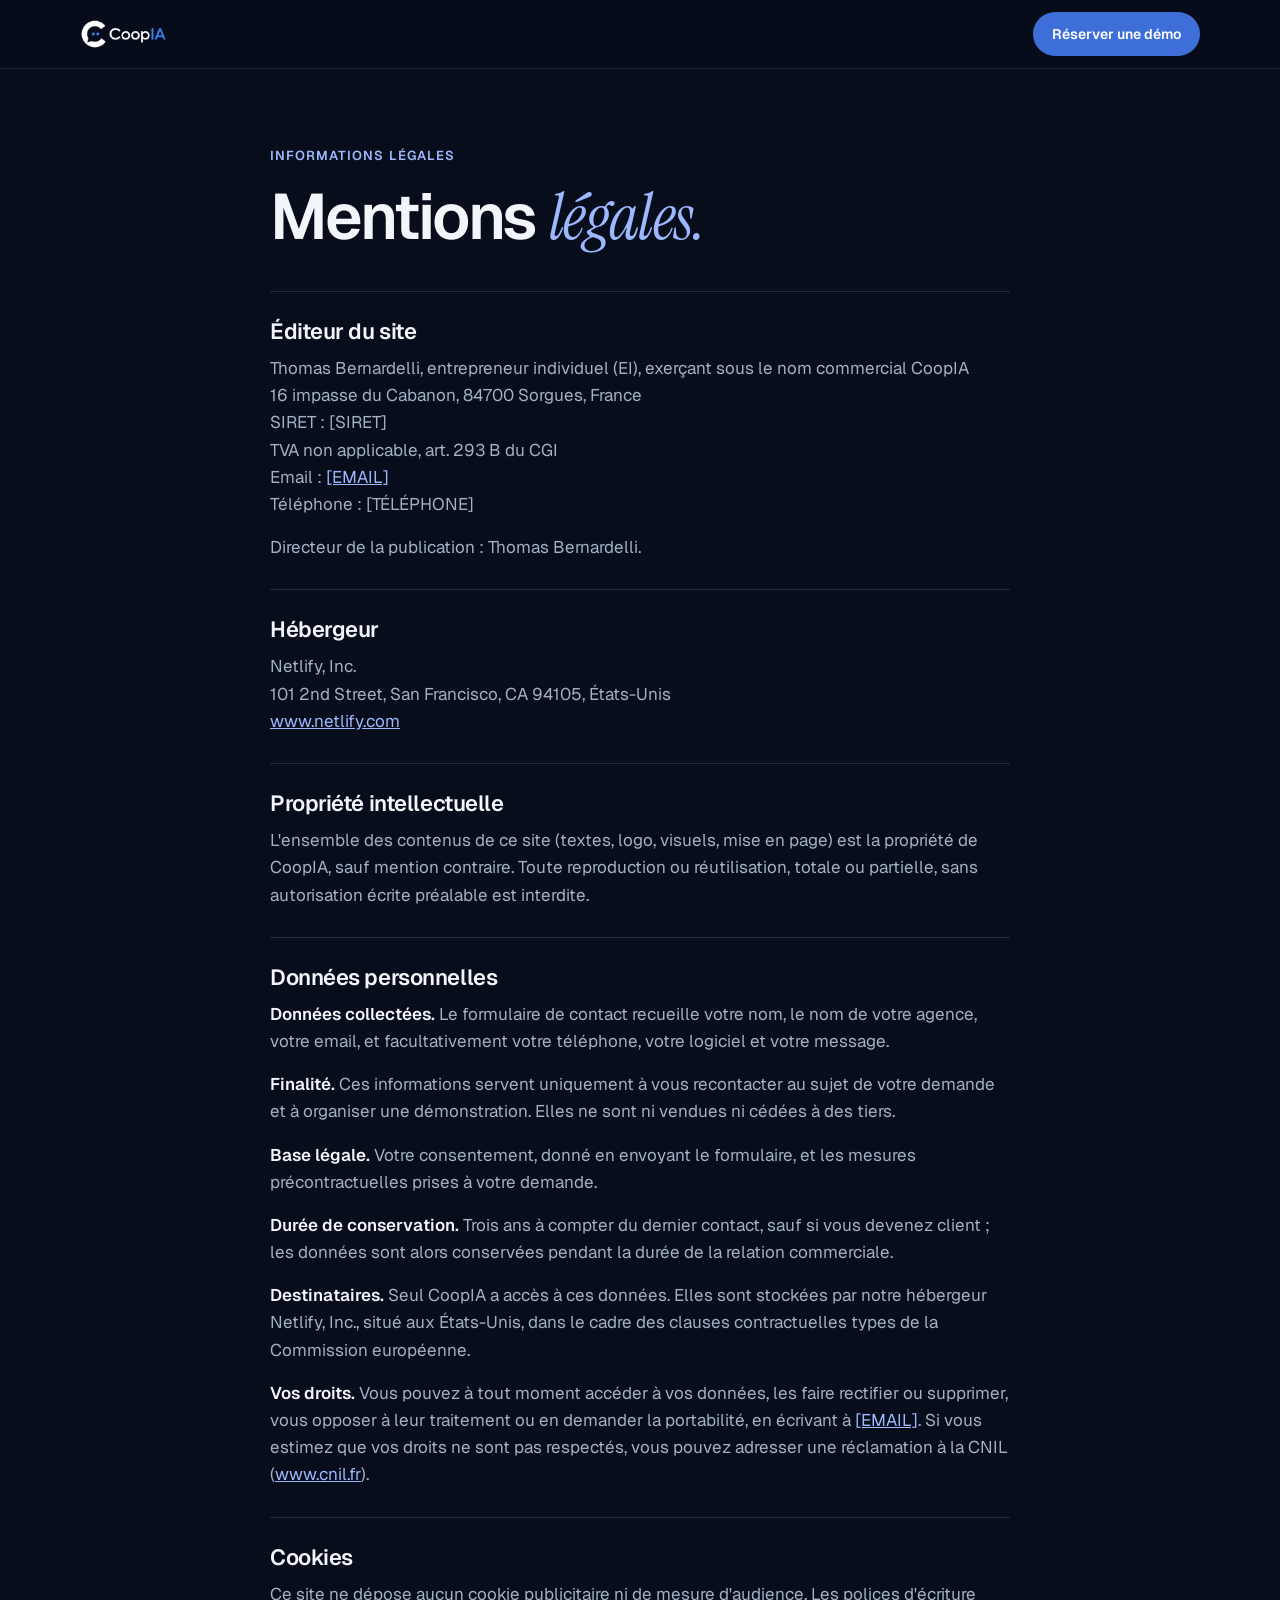
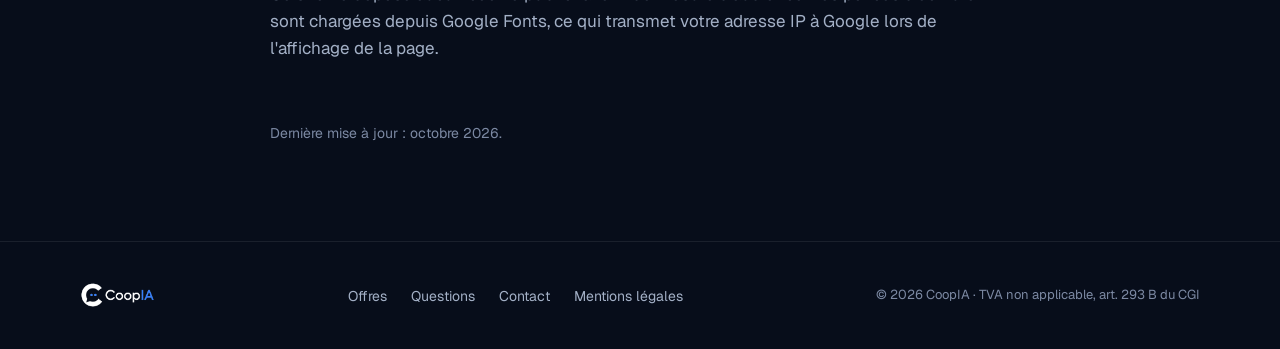
==== mentions-legales.html @ 8a73c71e "Page Mentions légales et lien dans le pied de page Co-Authored-By: Claude Opus 5.5 <noreply@anthropi" ====
<!DOCTYPE html>
<html lang="fr">
<head>
<meta charset="UTF-8" />
<meta name="viewport" content="width=device-width, initial-scale=1.0" />
<title>Mentions légales — CoopIA Immo</title>
<meta name="description" content="Mentions légales et politique de confidentialité du site CoopIA Immo." />
<meta name="robots" content="noindex" />
<meta name="theme-color" content="#070D1A" />

<link rel="icon" type="image/png" sizes="32x32" href="assets/favicon-32.png" />
<link rel="apple-touch-icon" sizes="180x180" href="assets/favicon-180.png" />

<link rel="preconnect" href="https://fonts.googleapis.com" />
<link rel="preconnect" href="https://fonts.gstatic.com" crossorigin />
<link href="https://fonts.googleapis.com/css2?family=Geist:wght@400;500;600;700&family=Instrument+Serif:ital@0;1&display=swap" rel="stylesheet" />

<link rel="stylesheet" href="css/style.css" />
</head>
<body>

<a class="skip-link" href="#main">Aller au contenu</a>

<header class="header">
  <div class="container header-inner">
    <a href="index.html" class="header-logo">
      <img src="assets/logo-blanc.png" alt="CoopIA, retour à l'accueil" class="logo" width="1014" height="350" />
    </a>
    <div class="header-actions">
      <a href="index.html#contact" class="btn btn-blue btn-small"><span class="hide-mobile">Réserver une démo</span><span class="show-mobile">Démo</span></a>
    </div>
  </div>
</header>

<main id="main" class="legal">
  <div class="container container-narrow">
    <span class="eyebrow">Informations légales</span>
    <h1>Mentions <em>légales.</em></h1>

    <section>
      <h2>Éditeur du site</h2>
      <p>
        Thomas Bernardelli, entrepreneur individuel (EI), exerçant sous le nom commercial CoopIA<br />
        16 impasse du Cabanon, 84700 Sorgues, France<br />
        SIRET : [SIRET]<br />
        TVA non applicable, art. 293 B du CGI<br />
        Email : <a href="mailto:[EMAIL]">[EMAIL]</a><br />
        Téléphone : [TÉLÉPHONE]
      </p>
      <p>Directeur de la publication : Thomas Bernardelli.</p>
    </section>

    <section>
      <h2>Hébergeur</h2>
      <p>
        Netlify, Inc.<br />
        101 2nd Street, San Francisco, CA 94105, États-Unis<br />
        <a href="https://www.netlify.com" rel="noopener">www.netlify.com</a>
      </p>
    </section>

    <section>
      <h2>Propriété intellectuelle</h2>
      <p>L'ensemble des contenus de ce site (textes, logo, visuels, mise en page) est la propriété de CoopIA, sauf mention contraire. Toute reproduction ou réutilisation, totale ou partielle, sans autorisation écrite préalable est interdite.</p>
    </section>

    <section>
      <h2>Données personnelles</h2>
      <p><strong>Données collectées.</strong> Le formulaire de contact recueille votre nom, le nom de votre agence, votre email, et facultativement votre téléphone, votre logiciel et votre message.</p>
      <p><strong>Finalité.</strong> Ces informations servent uniquement à vous recontacter au sujet de votre demande et à organiser une démonstration. Elles ne sont ni vendues ni cédées à des tiers.</p>
      <p><strong>Base légale.</strong> Votre consentement, donné en envoyant le formulaire, et les mesures précontractuelles prises à votre demande.</p>
      <p><strong>Durée de conservation.</strong> Trois ans à compter du dernier contact, sauf si vous devenez client ; les données sont alors conservées pendant la durée de la relation commerciale.</p>
      <p><strong>Destinataires.</strong> Seul CoopIA a accès à ces données. Elles sont stockées par notre hébergeur Netlify, Inc., situé aux États-Unis, dans le cadre des clauses contractuelles types de la Commission européenne.</p>
      <p><strong>Vos droits.</strong> Vous pouvez à tout moment accéder à vos données, les faire rectifier ou supprimer, vous opposer à leur traitement ou en demander la portabilité, en écrivant à <a href="mailto:[EMAIL]">[EMAIL]</a>. Si vous estimez que vos droits ne sont pas respectés, vous pouvez adresser une réclamation à la CNIL (<a href="https://www.cnil.fr" rel="noopener">www.cnil.fr</a>).</p>
    </section>

    <section>
      <h2>Cookies</h2>
      <p>Ce site ne dépose aucun cookie publicitaire ni de mesure d'audience. Les polices d'écriture sont chargées depuis Google Fonts, ce qui transmet votre adresse IP à Google lors de l'affichage de la page.</p>
    </section>

    <p class="legal-update">Dernière mise à jour : octobre 2026.</p>
  </div>
</main>

<footer class="footer">
  <div class="container footer-inner">
    <img src="assets/logo-blanc.png" alt="CoopIA" class="footer-logo" width="1014" height="350" />
    <ul class="footer-links">
      <li><a href="index.html#offres">Offres</a></li>
      <li><a href="index.html#faq">Questions</a></li>
      <li><a href="index.html#contact">Contact</a></li>
      <li><a href="mentions-legales.html">Mentions légales</a></li>
    </ul>
    <p class="footer-copy">© 2026 CoopIA · TVA non applicable, art. 293 B du CGI</p>
  </div>
</footer>

</body>
</html>
---- css/style.css ----
/* ===== CoopIA Immo — Direction « Minuit » ===== */
:root {
  --bg: #070D1A;
  --surface: #0D1628;
  --surface-2: #121D33;
  --line: #1E2A42;
  --line-soft: rgba(255, 255, 255, 0.08);
  --text: #F2F5FA;
  --muted: #A3B0C6;
  --dim: #7C89A3;
  --blue: #3E6FD8;
  --blue-dark: #3260C4;
  --blue-light: #9DB8FF;
  --white: #FFFFFF;

  --font-body: "Geist", -apple-system, BlinkMacSystemFont, "Segoe UI", sans-serif;
  --font-serif: "Instrument Serif", Georgia, serif;

  --radius: 16px;
  --radius-sm: 10px;
  --container: 1200px;
}

*, *::before, *::after { box-sizing: border-box; }

html { scroll-behavior: smooth; scroll-padding-top: 80px; }

body {
  margin: 0;
  font-family: var(--font-body);
  font-size: 17px;
  line-height: 1.6;
  color: var(--text);
  background: var(--bg);
  -webkit-font-smoothing: antialiased;
}

img { max-width: 100%; height: auto; display: block; }

a { color: inherit; }

h1, h2, h3 {
  font-weight: 600;
  line-height: 1.05;
  letter-spacing: -0.035em;
  margin: 0 0 16px;
}

h1 em, h2 em {
  font-family: var(--font-serif);
  font-style: italic;
  font-weight: 400;
  letter-spacing: -0.01em;
  color: var(--blue-light);
}

h2 { font-size: clamp(32px, 4.6vw, 52px); }
h3 { font-size: 20px; letter-spacing: -0.02em; line-height: 1.25; }

p { margin: 0 0 16px; }

.container {
  width: 100%;
  max-width: var(--container);
  margin: 0 auto;
  padding: 0 24px;
}

.container-narrow { max-width: 820px; }

.visually-hidden {
  position: absolute !important;
  width: 1px; height: 1px;
  overflow: hidden;
  clip: rect(0 0 0 0);
  white-space: nowrap;
}

.skip-link {
  position: absolute;
  left: -9999px;
  top: 8px;
  background: var(--white);
  color: var(--bg);
  padding: 10px 16px;
  border-radius: 8px;
  z-index: 200;
}
.skip-link:focus { left: 8px; }

:focus-visible { outline: 2px solid var(--blue-light); outline-offset: 3px; }

/* ===== Buttons ===== */
.btn {
  display: inline-flex;
  align-items: center;
  justify-content: center;
  gap: 10px;
  min-height: 50px;
  padding: 0 26px;
  border-radius: 999px;
  border: 1px solid transparent;
  font-family: var(--font-body);
  font-weight: 600;
  font-size: 16px;
  text-decoration: none;
  cursor: pointer;
  white-space: nowrap;
  transition: background-color .2s ease, border-color .2s ease, transform .2s ease;
}
.btn:hover { transform: translateY(-1px); }
.btn svg { width: 12px; height: 12px; }
.btn-small { min-height: 44px; padding: 0 18px; font-size: 14px; }
.btn-block { width: 100%; white-space: normal; }
.hide-mobile { display: none; }
@media (min-width: 520px) { .hide-mobile { display: inline; } .show-mobile { display: none; } }

.btn-white { background: var(--white); color: var(--bg); }
.btn-white:hover { background: #DCE5F5; }

.btn-blue { background: var(--blue); color: var(--white); }
.btn-blue:hover { background: var(--blue-dark); }

.btn-ghost { background: transparent; color: var(--text); border-color: rgba(255, 255, 255, 0.18); }
.btn-ghost:hover { border-color: rgba(255, 255, 255, 0.4); background: rgba(255, 255, 255, 0.04); }

/* ===== Header ===== */
.header {
  position: sticky;
  top: 0;
  z-index: 100;
  background: rgba(7, 13, 26, 0.75);
  backdrop-filter: blur(14px);
  -webkit-backdrop-filter: blur(14px);
  border-bottom: 1px solid var(--line-soft);
}

.header-inner {
  display: flex;
  align-items: center;
  justify-content: space-between;
  gap: 16px;
  height: 68px;
}

.logo { height: 30px; width: auto; }

.nav-links {
  display: none;
  gap: 32px;
  list-style: none;
  margin: 0;
  padding: 0;
}
.nav-links a {
  font-weight: 500;
  font-size: 14px;
  color: var(--muted);
  text-decoration: none;
}
.nav-links a:hover { color: var(--text); }

.header-actions { display: flex; align-items: center; gap: 8px; }

.nav-toggle {
  display: inline-flex;
  align-items: center;
  justify-content: center;
  width: 44px;
  height: 44px;
  background: none;
  border: none;
  color: var(--text);
  cursor: pointer;
}
.nav-toggle svg { width: 24px; height: 24px; }

.mobile-nav {
  display: none;
  flex-direction: column;
  padding: 8px 24px 20px;
  border-top: 1px solid var(--line-soft);
}
.mobile-nav.is-open { display: flex; }
.mobile-nav a {
  padding: 14px 0;
  font-weight: 500;
  text-decoration: none;
  border-bottom: 1px solid var(--line-soft);
}

/* ===== Hero ===== */
.hero {
  position: relative;
  padding: 80px 0 0;
  background: radial-gradient(ellipse 70% 55% at 50% 0%, rgba(62, 111, 216, 0.45) 0%, rgba(7, 13, 26, 0) 70%);
  overflow: hidden;
}

.hero-inner {
  display: flex;
  flex-direction: column;
  align-items: center;
  text-align: center;
  gap: 28px;
}

.pill {
  display: inline-flex;
  align-items: center;
  gap: 8px;
  padding: 6px 14px;
  border-radius: 999px;
  border: 1px solid rgba(255, 255, 255, 0.14);
  background: rgba(255, 255, 255, 0.04);
  font-size: 13px;
  text-decoration: none;
}
.pill:hover { border-color: rgba(255, 255, 255, 0.3); }

.hero h1 {
  max-width: 920px;
  margin: 0;
  font-size: clamp(42px, 7.4vw, 80px);
  line-height: 1.02;
  letter-spacing: -0.04em;
}

.lead {
  max-width: 600px;
  margin: 0;
  font-size: clamp(17px, 2vw, 19px);
  color: var(--muted);
}

.hero-actions {
  display: flex;
  flex-wrap: wrap;
  justify-content: center;
  gap: 12px;
}

/* ===== Aperçu produit ===== */
.app {
  margin: 72px 0 0;
  background: var(--surface);
  border: 1px solid var(--line);
  border-radius: 14px;
  box-shadow: 0 0 0 1px rgba(157, 184, 255, 0.06), 0 -20px 120px -20px rgba(62, 111, 216, 0.45);
  overflow: hidden;
  text-align: left;
}

.app-bar {
  display: flex;
  align-items: center;
  gap: 8px;
  padding: 12px 16px;
  border-bottom: 1px solid #1A2539;
}
.dot { width: 10px; height: 10px; border-radius: 50%; background: #26324A; }
.app-title { margin-left: 12px; font-size: 12px; color: var(--dim); }

.app-body { display: flex; }

.app-side {
  display: none;
  flex: 0 0 200px;
  flex-direction: column;
  gap: 4px;
  padding: 16px 12px;
  border-right: 1px solid #1A2539;
  font-size: 13px;
}
.app-side span {
  display: flex;
  justify-content: space-between;
  padding: 8px 10px;
  border-radius: 6px;
  color: var(--muted);
}
.app-side b { font-weight: 500; }
.app-side .is-active { background: #17233A; color: var(--text); font-weight: 600; }

.app-list { flex: 1 1 auto; min-width: 0; display: flex; flex-direction: column; }
.app-list-head {
  padding: 14px 20px;
  border-bottom: 1px solid #1A2539;
  font-size: 13px;
  font-weight: 600;
  color: var(--muted);
}

.lead-row {
  padding: 14px 20px;
  border-bottom: 1px solid #1A2539;
  display: flex;
  flex-direction: column;
  gap: 6px;
}
.lead-row:last-child { border-bottom: 0; }
.lead-row.is-active { background: var(--surface-2); }
.lead-row p { margin: 0; font-size: 13px; color: var(--muted); }
.lead-top { display: flex; justify-content: space-between; gap: 12px; font-size: 14px; }
.lead-top span { color: var(--dim); }

.tags { display: flex; flex-wrap: wrap; gap: 6px; }
.tag {
  padding: 2px 8px;
  border-radius: 999px;
  background: #1A2539;
  color: #C9D6EE;
  font-size: 12px;
  font-weight: 600;
}
.tag-score { background: var(--blue); color: var(--white); }
.tag-red { background: #3B1A22; color: #FFB4B4; }
.tag-yellow { background: #3A2E12; color: #FFD98A; }
.tag-green { background: #123224; color: #8FE0B0; }

.app-draft {
  display: none;
  flex: 0 1 360px;
  min-width: 0;
  padding: 20px;
  border-left: 1px solid #1A2539;
  flex-direction: column;
  gap: 14px;
}
.app-draft-title { font-size: 13px; font-weight: 600; color: var(--muted); }
.app-draft-text {
  margin: 0;
  padding: 16px;
  border: 1px solid var(--line);
  border-radius: 10px;
  background: #0A1222;
  font-size: 14px;
  line-height: 1.6;
  color: #E8EEF8;
}
.app-draft-actions { display: flex; gap: 8px; }
.fake-btn {
  display: inline-flex;
  align-items: center;
  min-height: 38px;
  padding: 0 16px;
  border-radius: 999px;
  border: 1px solid #26324A;
  font-size: 14px;
  font-weight: 600;
}
.fake-btn-blue { background: var(--blue); border-color: var(--blue); }

/* ===== Sources ===== */
.hero .sources {
  display: flex;
  flex-wrap: wrap;
  align-items: center;
  justify-content: space-between;
  gap: 16px 32px;
  padding-top: 48px;
  padding-bottom: 96px;
}
.sources-label { font-size: 14px; color: var(--muted); }
.sources ul {
  display: flex;
  flex-wrap: wrap;
  gap: 12px 32px;
  list-style: none;
  margin: 0;
  padding: 0;
  font-size: 18px;
  font-weight: 600;
  color: #5E6B85;
}

/* ===== Sections ===== */
.section { padding: 96px 0; border-top: 1px solid var(--line-soft); }
.section-tight { padding: 72px 0; }

.section-header {
  max-width: 760px;
  margin: 0 auto 56px;
  text-align: center;
}
.section-header h2 { margin-bottom: 16px; }
.section-header p { color: var(--muted); font-size: 18px; margin: 0; }
.section-header-left { margin-left: 0; text-align: left; }

.eyebrow {
  display: inline-block;
  font-size: 13px;
  font-weight: 600;
  letter-spacing: 0.08em;
  text-transform: uppercase;
  color: var(--blue-light);
  margin-bottom: 16px;
}

/* ===== Tons de section : du relief sans changer de direction ===== */
.section { position: relative; isolation: isolate; }
.section::before {
  content: "";
  position: absolute;
  inset: 0;
  z-index: -1;
  pointer-events: none;
}

.tone-1 { background: #0B1426; }
.tone-2 { background: #0F1C34; border-top-color: rgba(157, 184, 255, 0.14); }

.glow-indigo::before { background: radial-gradient(ellipse 60% 65% at 50% 0%, rgba(139, 92, 246, 0.42) 0%, rgba(11, 20, 38, 0) 72%); }
.glow-cyan::before { background: radial-gradient(ellipse 50% 70% at 0% 0%, rgba(56, 170, 220, 0.22) 0%, rgba(15, 28, 52, 0) 70%); }
.glow-blue::before { background: radial-gradient(ellipse 45% 50% at 85% 55%, rgba(62, 111, 216, 0.22) 0%, rgba(7, 13, 26, 0) 70%); }

.section-flush { border-top: 0; padding-top: 0; }

/* Cartes plus sombres sur les fonds plus clairs, pour garder le contraste */
#fonctionnement .steps li,
.tone-2 .steps li,
.tone-2 .contact-form { background: rgba(7, 13, 26, 0.6); border-color: rgba(157, 184, 255, 0.14); }
.tone-1 .story li:not(.is-winner) { background: rgba(7, 13, 26, 0.55); }

/* Couleur propre à chaque partie, reprise par le petit titre au-dessus */
#histoire .eyebrow { color: #B69CFF; }
#fonctionnement .eyebrow,
#fonctionnement .step-number { color: #7FD3F5; }
#fonctionnement .control-note { border-color: rgba(127, 211, 245, 0.4); background: rgba(56, 170, 220, 0.08); }
#fonctionnement .control-note svg { color: #7FD3F5; }
#histoire h2 em { color: #B69CFF; }
#histoire .story li.is-winner { background: #1A1640; border-color: #8B5CF6; box-shadow: 0 0 80px -20px rgba(139, 92, 246, 0.6); }
#histoire .story li.is-winner .story-agency { color: #C9B6FF; }
#fonctionnement h2 em { color: #7FD3F5; }

/* ===== Histoire ===== */
.story {
  list-style: none;
  margin: 0;
  padding: 0;
  display: grid;
  gap: 16px;
}
.story li {
  background: var(--surface);
  border: 1px solid var(--line);
  border-radius: var(--radius);
  padding: 28px;
  display: flex;
  flex-direction: column;
  gap: 8px;
}
.story-agency { font-size: 14px; font-weight: 600; color: var(--dim); }
.story-time { font-size: 26px; font-weight: 600; letter-spacing: -0.03em; }
.story-text { font-size: 16px; color: var(--muted); }

.story li.is-winner {
  background: #101C36;
  border-color: var(--blue);
  box-shadow: 0 0 80px -20px rgba(62, 111, 216, 0.55);
}
.story li.is-winner .story-agency { color: var(--blue-light); }
.story li.is-winner .story-text { color: #D5DDEA; }

/* ===== Problème ===== */
.split-3 {
  display: grid;
  border: 1px solid var(--line);
  border-radius: var(--radius);
  overflow: hidden;
}
.split-3 article {
  padding: 32px;
  background: var(--surface);
}
.split-3 article + article { border-top: 1px solid var(--line); }
.split-3 p { margin: 0; color: var(--muted); }

/* ===== Fonctionnement ===== */
.steps {
  list-style: none;
  margin: 0;
  padding: 0;
  display: grid;
  gap: 16px;
}
.steps li {
  padding: 28px;
  border: 1px solid var(--line);
  border-radius: var(--radius);
  background: var(--surface);
}
.steps p { margin: 0; color: var(--muted); }
.step-number {
  display: block;
  margin-bottom: 20px;
  font-family: var(--font-serif);
  font-style: italic;
  font-size: 34px;
  line-height: 1;
  color: var(--blue-light);
}

.control-note {
  margin-top: 24px;
  display: flex;
  gap: 16px;
  align-items: flex-start;
  padding: 24px 28px;
  border-radius: var(--radius);
  border: 1px solid rgba(62, 111, 216, 0.5);
  background: rgba(62, 111, 216, 0.08);
}
.control-note svg { width: 26px; height: 26px; flex-shrink: 0; color: var(--blue-light); }
.control-note p { margin: 0; color: #C9D3E4; }
.control-note strong { color: var(--white); }

/* ===== Offres ===== */
.offers { display: grid; gap: 16px; align-items: stretch; }

.offer {
  background: var(--surface);
  border: 1px solid var(--line);
  border-radius: var(--radius);
  padding: 32px;
  display: flex;
  flex-direction: column;
}
.offer h3 {
  display: flex;
  align-items: center;
  justify-content: space-between;
  gap: 12px;
  margin-bottom: 6px;
}
.offer-for { color: var(--dim); font-size: 15px; margin-bottom: 24px; }

.offer-price {
  font-size: 48px;
  font-weight: 600;
  line-height: 1;
  letter-spacing: -0.04em;
  margin-bottom: 8px;
}
.offer-price span {
  font-size: 15px;
  font-weight: 500;
  letter-spacing: 0;
  color: var(--dim);
}
.offer-setup { font-size: 14px; color: var(--dim); margin-bottom: 24px; }

.offer-list {
  list-style: none;
  margin: 28px 0 0;
  padding: 0;
  display: flex;
  flex-direction: column;
  gap: 12px;
}
.offer-list li {
  position: relative;
  padding-left: 26px;
  font-size: 15px;
  color: #C9D3E4;
}
.offer-list li::before,
.check-list li::before {
  content: "";
  position: absolute;
  left: 0;
  top: 7px;
  width: 12px;
  height: 7px;
  border-left: 2px solid var(--blue-light);
  border-bottom: 2px solid var(--blue-light);
  transform: rotate(-45deg);
}

.offer-featured {
  background: #101C36;
  border-color: var(--blue);
  box-shadow: 0 0 80px -20px rgba(62, 111, 216, 0.55);
}
.offer-featured .offer-for { color: var(--blue-light); }

.offer-badge {
  padding: 4px 10px;
  border-radius: 999px;
  background: var(--blue);
  font-size: 12px;
  font-weight: 600;
  letter-spacing: 0;
  white-space: nowrap;
}

.offers-note { margin: 28px 0 0; color: var(--dim); }
.offers-note a { color: var(--blue-light); font-weight: 600; }

/* ===== Pilote ===== */
.pilot {
  border: 1px solid var(--line);
  border-radius: 24px;
  padding: clamp(28px, 5vw, 56px);
  background:
    radial-gradient(ellipse 60% 80% at 0% 0%, rgba(62, 111, 216, 0.35) 0%, rgba(7, 13, 26, 0) 70%),
    var(--surface);
  display: flex;
  flex-wrap: wrap;
  gap: 28px;
  align-items: center;
  justify-content: space-between;
}
.pilot > div { flex: 1 1 520px; }
.pilot h2 { font-size: clamp(28px, 4vw, 42px); }
.pilot p { margin: 0; color: var(--muted); font-size: 18px; }

/* ===== FAQ ===== */
.faq { border-top: 1px solid var(--line); }

.faq details { border-bottom: 1px solid var(--line); }
.faq summary {
  cursor: pointer;
  list-style: none;
  padding: 24px 40px 24px 0;
  position: relative;
  font-weight: 600;
  font-size: 18px;
  letter-spacing: -0.01em;
}
.faq summary::-webkit-details-marker { display: none; }
.faq summary::after {
  content: "+";
  position: absolute;
  right: 4px;
  top: 50%;
  transform: translateY(-50%);
  font-size: 24px;
  font-weight: 400;
  color: var(--blue-light);
}
.faq details[open] summary::after { content: "−"; }
.faq details p { color: var(--muted); padding-bottom: 24px; margin: 0; }

/* ===== Contact ===== */
.contact::before {
  background: radial-gradient(ellipse 60% 60% at 100% 100%, rgba(62, 111, 216, 0.3) 0%, rgba(15, 28, 52, 0) 70%);
}
.contact-grid { display: grid; gap: 40px; align-items: start; }

.contact-intro p { color: var(--muted); font-size: 18px; }

.check-list {
  list-style: none;
  margin: 24px 0 0;
  padding: 0;
  display: flex;
  flex-direction: column;
  gap: 12px;
  font-weight: 500;
}
.check-list li { position: relative; padding-left: 26px; }

.contact-form {
  background: var(--surface);
  border: 1px solid var(--line);
  border-radius: var(--radius);
  padding: clamp(24px, 4vw, 36px);
  display: flex;
  flex-direction: column;
  gap: 18px;
}

.form-row { display: grid; gap: 18px; }

.form-group { display: flex; flex-direction: column; gap: 6px; }
.form-group label { font-size: 14px; font-weight: 500; color: #C9D3E4; }
.optional { font-weight: 400; color: var(--dim); }

.form-group input,
.form-group select,
.form-group textarea {
  font-family: var(--font-body);
  font-size: 16px;
  color: var(--text);
  background: #0A1222;
  border: 1px solid #26324A;
  border-radius: var(--radius-sm);
  padding: 12px 14px;
  min-height: 48px;
}
.form-group select option { background: var(--surface); color: var(--text); }
.form-group textarea { min-height: 110px; resize: vertical; }
.form-group input:focus,
.form-group select:focus,
.form-group textarea:focus {
  outline: none;
  border-color: var(--blue);
  box-shadow: 0 0 0 3px rgba(62, 111, 216, 0.3);
}

.form-note { font-size: 14px; color: var(--dim); margin: 0; }

.form-status { margin: 0; font-weight: 500; }
.form-status:empty { display: none; }
.form-status.is-success { background: #123224; color: #8FE0B0; padding: 12px 14px; border-radius: var(--radius-sm); }
.form-status.is-error { background: #3B1A22; color: #FFB4B4; padding: 12px 14px; border-radius: var(--radius-sm); }

/* ===== Footer ===== */
.footer {
  border-top: 1px solid var(--line-soft);
  padding: 40px 0;
}
.footer-inner {
  display: flex;
  flex-direction: column;
  gap: 20px;
  align-items: flex-start;
}
.footer-logo { height: 26px; width: auto; }
.footer-links {
  display: flex;
  flex-wrap: wrap;
  gap: 24px;
  list-style: none;
  margin: 0;
  padding: 0;
}
.footer-links a { text-decoration: none; font-size: 14px; color: var(--muted); }
.footer-links a:hover { color: var(--text); }
.footer-copy { margin: 0; font-size: 13px; color: var(--dim); }

/* ===== Responsive ===== */
@media (min-width: 720px) {
  .container { padding: 0 40px; }
  .app-side { display: flex; }
  .story { grid-template-columns: repeat(3, 1fr); }
  .split-3 { grid-template-columns: repeat(3, 1fr); }
  .split-3 article + article { border-top: 0; border-left: 1px solid var(--line); }
  .steps { grid-template-columns: repeat(2, 1fr); }
  .form-row { grid-template-columns: 1fr 1fr; }
}

@media (min-width: 960px) {
  .nav-links { display: flex; }
  .nav-toggle { display: none; }
  .app-draft { display: flex; }
  .steps { grid-template-columns: repeat(4, 1fr); }
  .offers { grid-template-columns: repeat(3, 1fr); }
  .contact-grid { grid-template-columns: 0.9fr 1.1fr; gap: 64px; }
  .footer-inner { flex-direction: row; align-items: center; justify-content: space-between; }
}

@media (prefers-reduced-motion: reduce) {
  html { scroll-behavior: auto; }
  .btn { transition: none; }
  .btn:hover { transform: none; }
}

/* ===== Le problème : bleu électrique, plus de caractère ===== */
.glow-rose::before { background: radial-gradient(ellipse 60% 70% at 100% 0%, rgba(45, 85, 255, 0.42) 0%, rgba(15, 28, 52, 0) 70%); }
#probleme .eyebrow,
#probleme h2 em { color: #7C95FF; }
#probleme .split-3 { border: 2px solid #2D55FF; }
#probleme .split-3 article { background: rgba(7, 13, 26, 0.55); border: 0; }
#probleme .split-3 article + article { border-top: 2px solid #2D55FF; }
#probleme .split-3 h3 { color: #FFFFFF; }
@media (min-width: 720px) {
  #probleme .split-3 article + article { border-top: 0; border-left: 2px solid #2D55FF; }
}

/* ===== Ajustements textes v2 ===== */
@media (min-width: 720px) {
  .split-3.split-2 { grid-template-columns: repeat(2, 1fr); }
}
.step-number { font-size: 28px; }
.faq details p strong { color: var(--white); font-weight: 600; }

/* ===== Mentions légales ===== */
.legal { padding: 72px 0 96px; }
.legal h1 { font-size: clamp(40px, 6vw, 64px); margin-bottom: 40px; }
.legal section { padding: 28px 0; border-top: 1px solid var(--line); }
.legal h2 { font-size: 22px; letter-spacing: -0.02em; margin-bottom: 12px; }
.legal p { color: var(--muted); }
.legal p:last-child { margin-bottom: 0; }
.legal strong { color: var(--text); font-weight: 600; }
.legal a { color: var(--blue-light); }
.legal-update { margin-top: 32px; font-size: 14px; color: var(--dim) !important; }
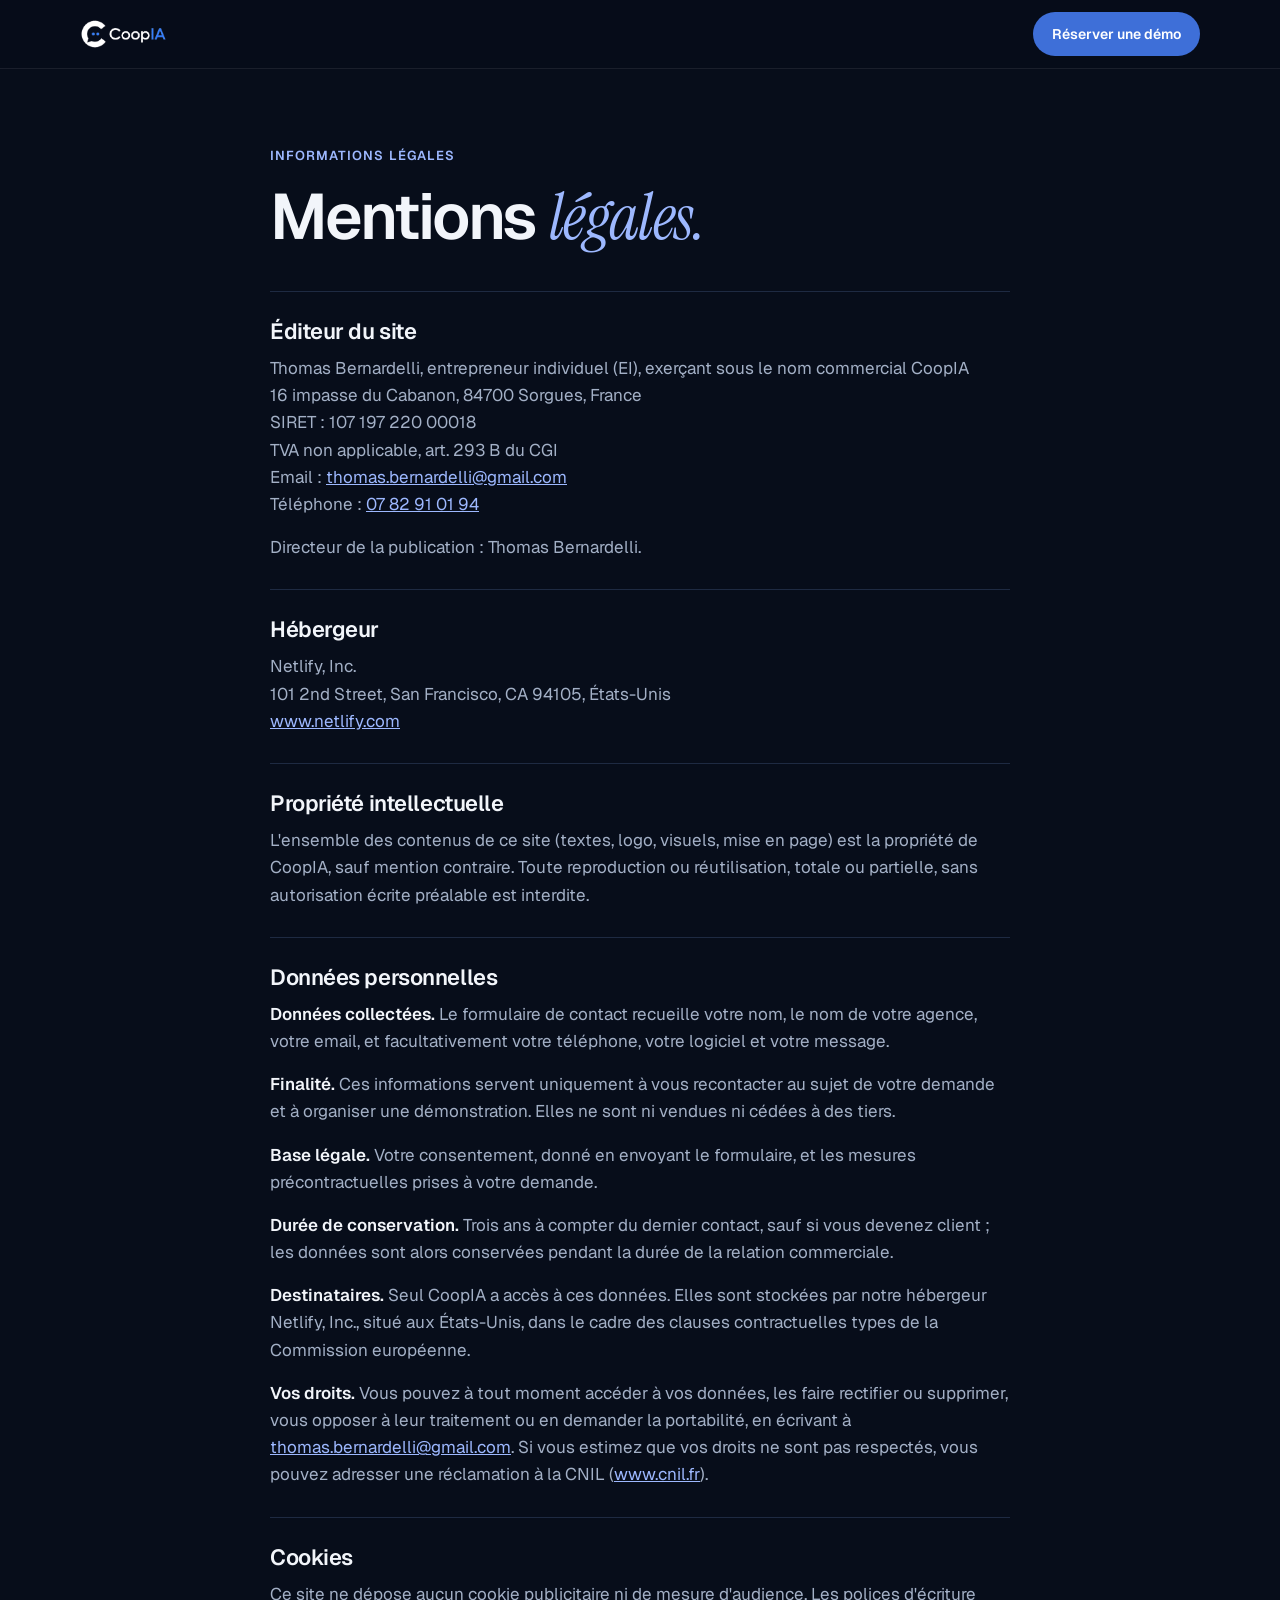
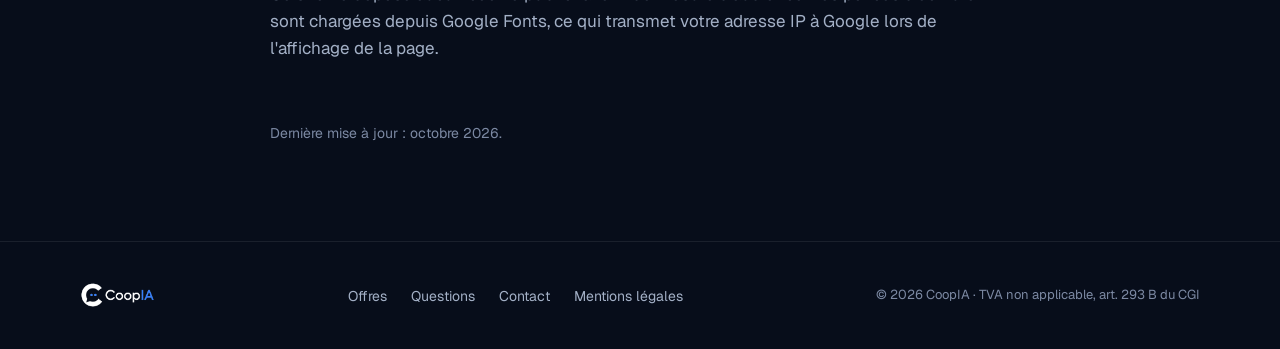
==== commit 42f8ee68: "Mentions légales : SIRET, email et téléphone Co-Authored-By: Claude Opus 5.5 <noreply@anthropic.com>" ====
--- a/mentions-legales.html
+++ b/mentions-legales.html
@@ -42,10 +42,10 @@
       <p>
         Thomas Bernardelli, entrepreneur individuel (EI), exerçant sous le nom commercial CoopIA<br />
         16 impasse du Cabanon, 84700 Sorgues, France<br />
-        SIRET : [SIRET]<br />
+        SIRET : 107 197 220 00018<br />
         TVA non applicable, art. 293 B du CGI<br />
-        Email : <a href="mailto:[EMAIL]">[EMAIL]</a><br />
-        Téléphone : [TÉLÉPHONE]
+        Email : <a href="mailto:thomas.bernardelli@gmail.com">thomas.bernardelli@gmail.com</a><br />
+        Téléphone : <a href="tel:+33782910194">07 82 91 01 94</a>
       </p>
       <p>Directeur de la publication : Thomas Bernardelli.</p>
     </section>
@@ -71,7 +71,7 @@
       <p><strong>Base légale.</strong> Votre consentement, donné en envoyant le formulaire, et les mesures précontractuelles prises à votre demande.</p>
       <p><strong>Durée de conservation.</strong> Trois ans à compter du dernier contact, sauf si vous devenez client ; les données sont alors conservées pendant la durée de la relation commerciale.</p>
       <p><strong>Destinataires.</strong> Seul CoopIA a accès à ces données. Elles sont stockées par notre hébergeur Netlify, Inc., situé aux États-Unis, dans le cadre des clauses contractuelles types de la Commission européenne.</p>
-      <p><strong>Vos droits.</strong> Vous pouvez à tout moment accéder à vos données, les faire rectifier ou supprimer, vous opposer à leur traitement ou en demander la portabilité, en écrivant à <a href="mailto:[EMAIL]">[EMAIL]</a>. Si vous estimez que vos droits ne sont pas respectés, vous pouvez adresser une réclamation à la CNIL (<a href="https://www.cnil.fr" rel="noopener">www.cnil.fr</a>).</p>
+      <p><strong>Vos droits.</strong> Vous pouvez à tout moment accéder à vos données, les faire rectifier ou supprimer, vous opposer à leur traitement ou en demander la portabilité, en écrivant à <a href="mailto:thomas.bernardelli@gmail.com">thomas.bernardelli@gmail.com</a>. Si vous estimez que vos droits ne sont pas respectés, vous pouvez adresser une réclamation à la CNIL (<a href="https://www.cnil.fr" rel="noopener">www.cnil.fr</a>).</p>
     </section>
 
     <section>
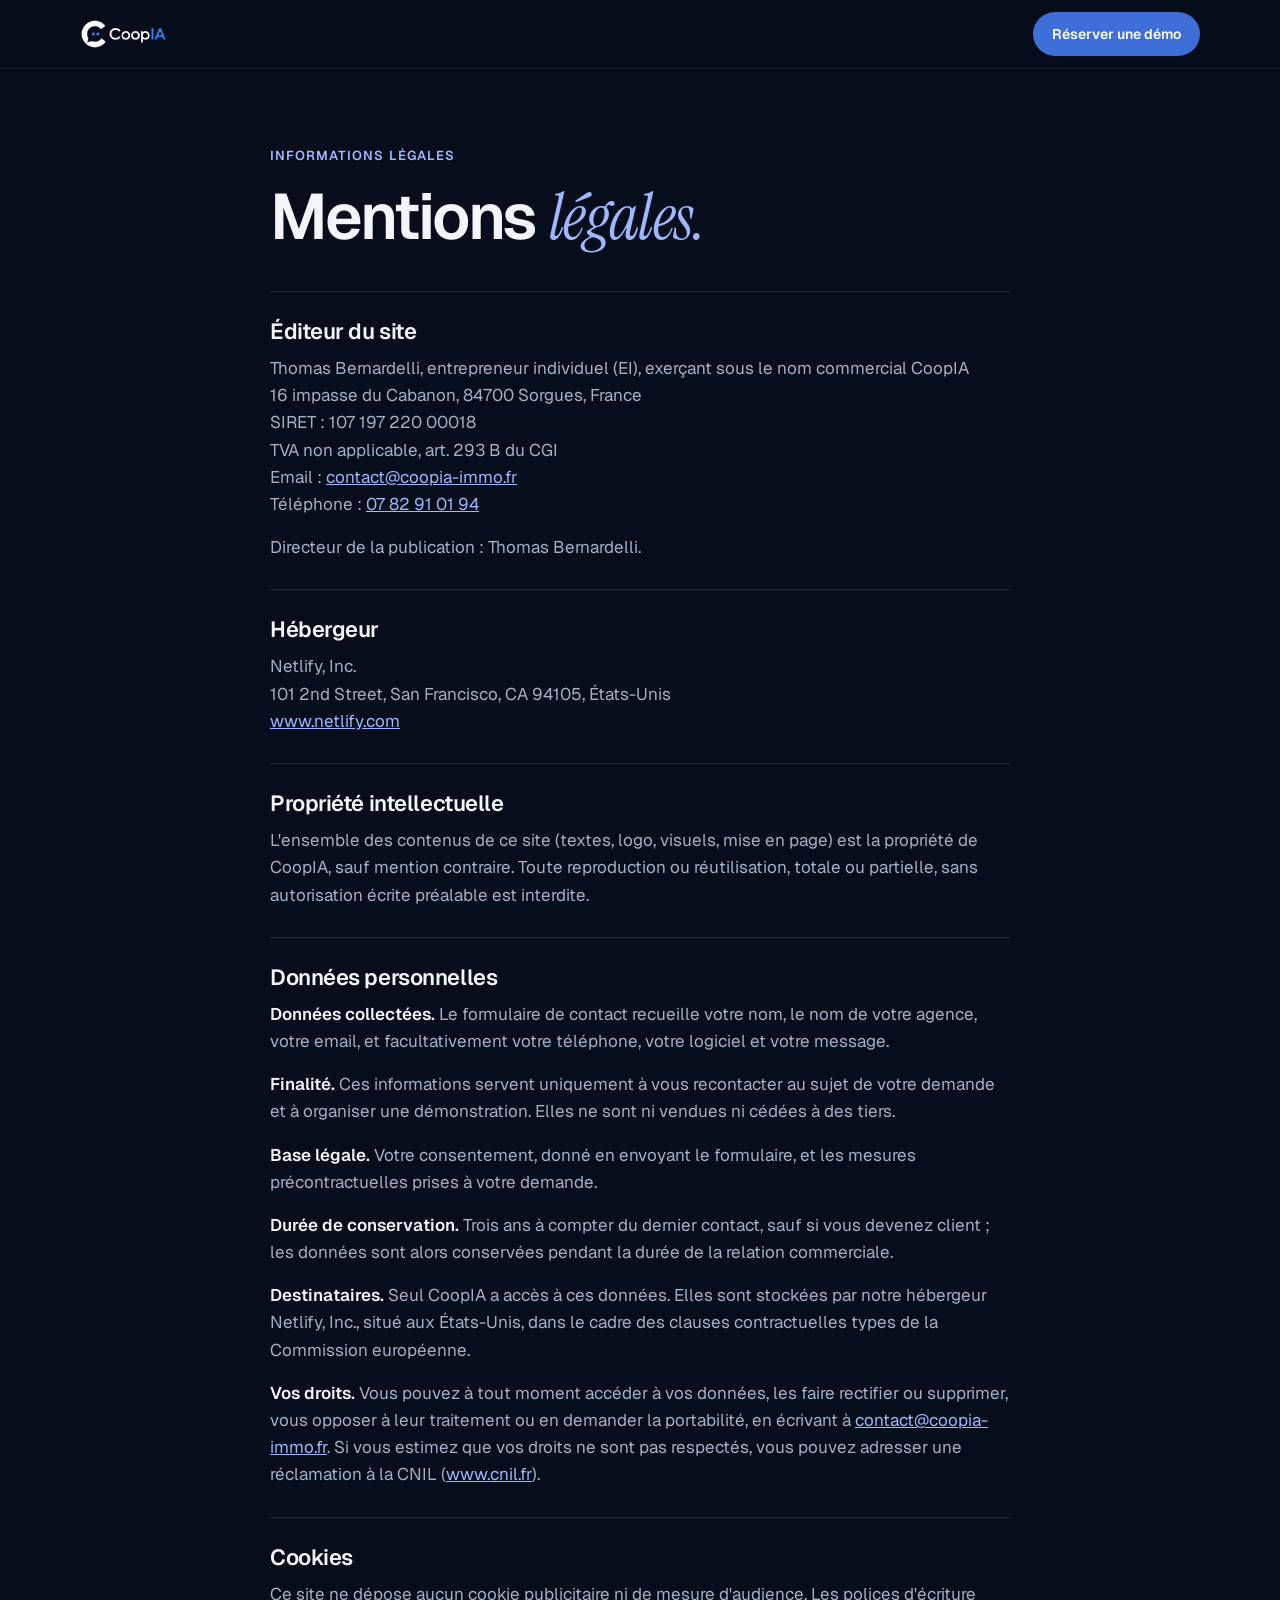
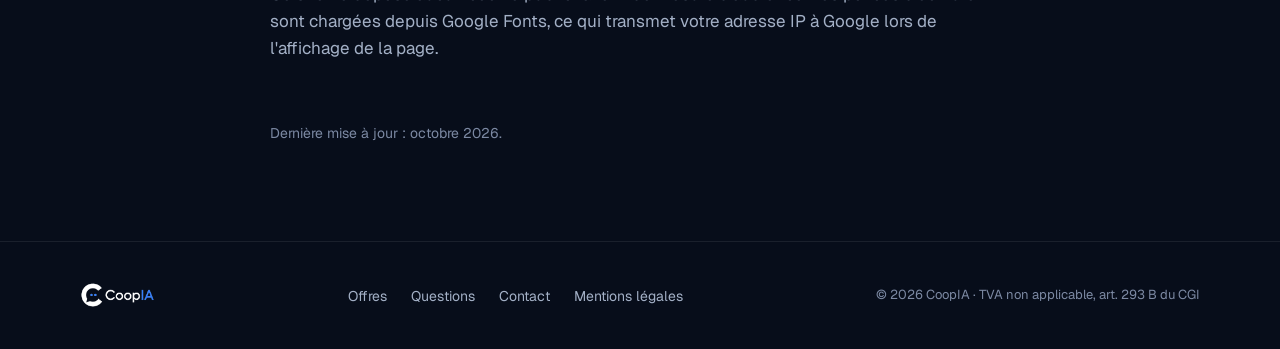
==== commit f575c209: "Mentions légales : adresse contact@coopia-immo.fr Co-Authored-By: Claude Opus 5.5 <noreply@anthropic" ====
--- a/mentions-legales.html
+++ b/mentions-legales.html
@@ -44,7 +44,7 @@
         16 impasse du Cabanon, 84700 Sorgues, France<br />
         SIRET : 107 197 220 00018<br />
         TVA non applicable, art. 293 B du CGI<br />
-        Email : <a href="mailto:thomas.bernardelli@gmail.com">thomas.bernardelli@gmail.com</a><br />
+        Email : <a href="mailto:contact@coopia-immo.fr">contact@coopia-immo.fr</a><br />
         Téléphone : <a href="tel:+33782910194">07 82 91 01 94</a>
       </p>
       <p>Directeur de la publication : Thomas Bernardelli.</p>
@@ -71,7 +71,7 @@
       <p><strong>Base légale.</strong> Votre consentement, donné en envoyant le formulaire, et les mesures précontractuelles prises à votre demande.</p>
       <p><strong>Durée de conservation.</strong> Trois ans à compter du dernier contact, sauf si vous devenez client ; les données sont alors conservées pendant la durée de la relation commerciale.</p>
       <p><strong>Destinataires.</strong> Seul CoopIA a accès à ces données. Elles sont stockées par notre hébergeur Netlify, Inc., situé aux États-Unis, dans le cadre des clauses contractuelles types de la Commission européenne.</p>
-      <p><strong>Vos droits.</strong> Vous pouvez à tout moment accéder à vos données, les faire rectifier ou supprimer, vous opposer à leur traitement ou en demander la portabilité, en écrivant à <a href="mailto:thomas.bernardelli@gmail.com">thomas.bernardelli@gmail.com</a>. Si vous estimez que vos droits ne sont pas respectés, vous pouvez adresser une réclamation à la CNIL (<a href="https://www.cnil.fr" rel="noopener">www.cnil.fr</a>).</p>
+      <p><strong>Vos droits.</strong> Vous pouvez à tout moment accéder à vos données, les faire rectifier ou supprimer, vous opposer à leur traitement ou en demander la portabilité, en écrivant à <a href="mailto:contact@coopia-immo.fr">contact@coopia-immo.fr</a>. Si vous estimez que vos droits ne sont pas respectés, vous pouvez adresser une réclamation à la CNIL (<a href="https://www.cnil.fr" rel="noopener">www.cnil.fr</a>).</p>
     </section>
 
     <section>
--- a/css/style.css
+++ b/css/style.css
@@ -786,3 +786,54 @@
 .legal strong { color: var(--text); font-weight: 600; }
 .legal a { color: var(--blue-light); }
 .legal-update { margin-top: 32px; font-size: 14px; color: var(--dim) !important; }
+
+/* ===== Vidéo de présentation ===== */
+.video-frame {
+  position: relative;
+  max-width: 1000px;
+  margin: 0 auto;
+  aspect-ratio: 16 / 9;
+  border-radius: 20px;
+  overflow: hidden;
+  border: 1.5px solid rgba(182, 156, 255, 0.35);
+  box-shadow: 0 0 120px -30px rgba(139, 92, 246, 0.55), 0 40px 90px -30px rgba(0, 0, 0, 0.8);
+  background: var(--bg);
+}
+.video-frame video { display: block; width: 100%; height: 100%; object-fit: cover; }
+.video-play {
+  position: absolute;
+  inset: 0;
+  display: flex;
+  flex-direction: column;
+  align-items: center;
+  justify-content: center;
+  gap: 14px;
+  border: 0;
+  background: rgba(7, 13, 26, 0.35);
+  color: var(--white);
+  font-family: var(--font-body);
+  cursor: pointer;
+  transition: background-color .2s ease;
+}
+.video-play:hover { background: rgba(7, 13, 26, 0.15); }
+.video-play-icon {
+  display: flex;
+  align-items: center;
+  justify-content: center;
+  width: 84px;
+  height: 84px;
+  border-radius: 50%;
+  background: var(--white);
+  color: var(--bg);
+  box-shadow: 0 0 60px rgba(139, 92, 246, 0.6);
+  transition: transform .2s ease;
+}
+.video-play:hover .video-play-icon { transform: scale(1.06); }
+.video-play-icon svg { width: 34px; height: 34px; margin-left: 4px; }
+.video-play-label { font-size: 16px; font-weight: 600; text-shadow: 0 2px 12px rgba(0, 0, 0, 0.6); }
+.video-frame.is-playing .video-play { display: none; }
+@media (max-width: 600px) {
+  .video-frame { border-radius: 14px; }
+  .video-play-icon { width: 64px; height: 64px; }
+  .video-play-icon svg { width: 26px; height: 26px; }
+}
